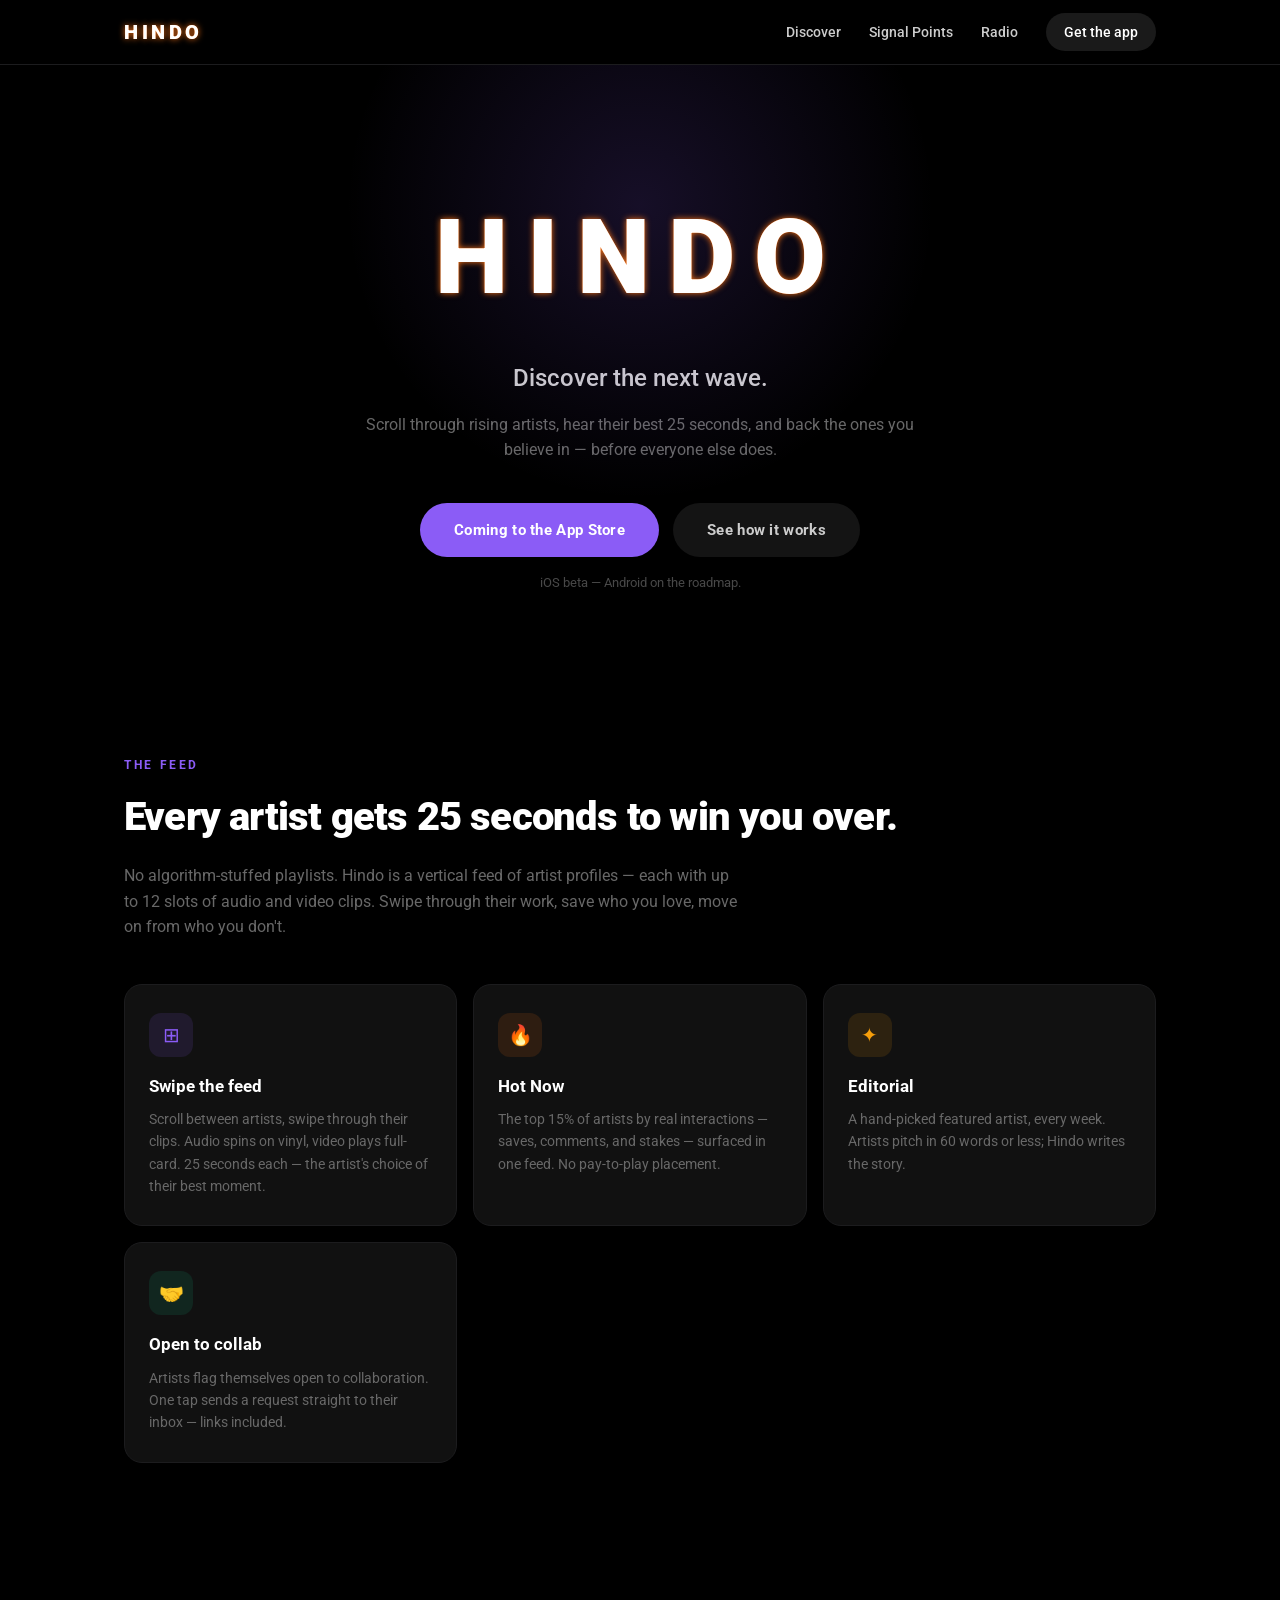
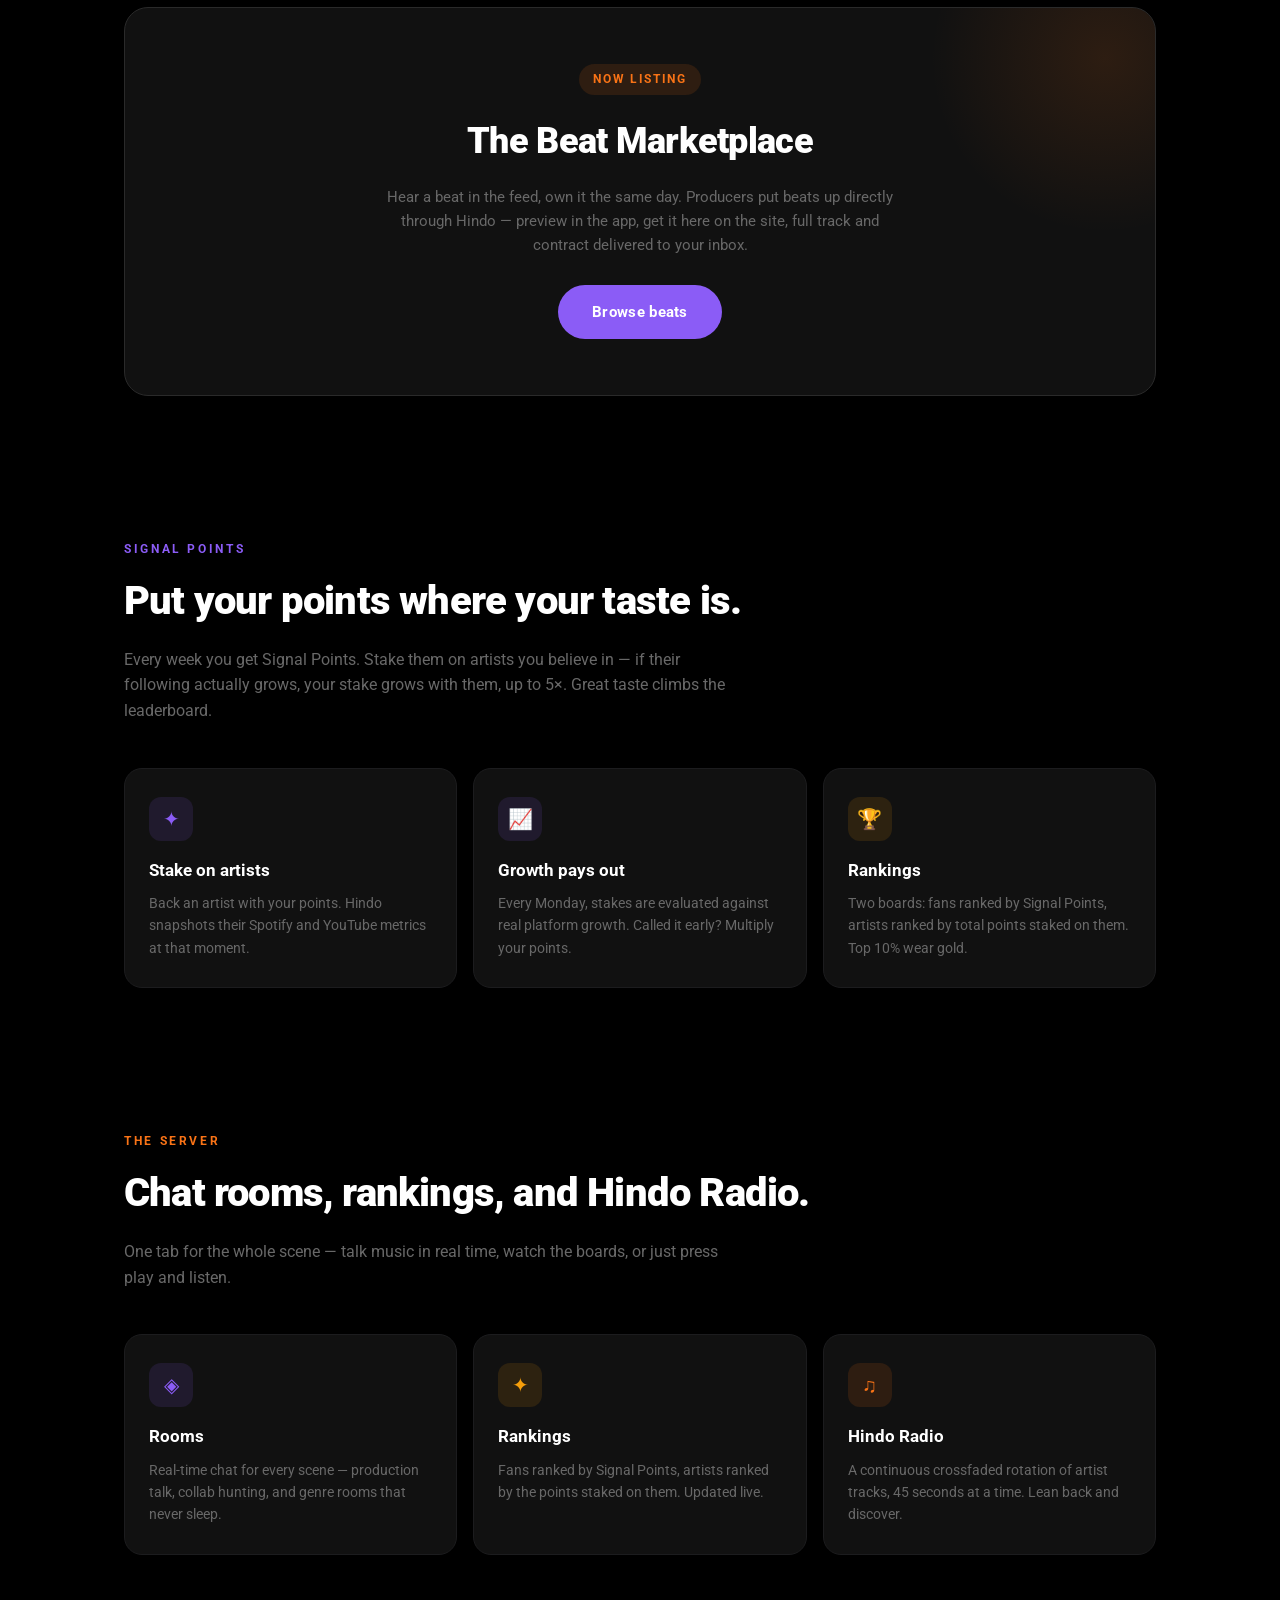
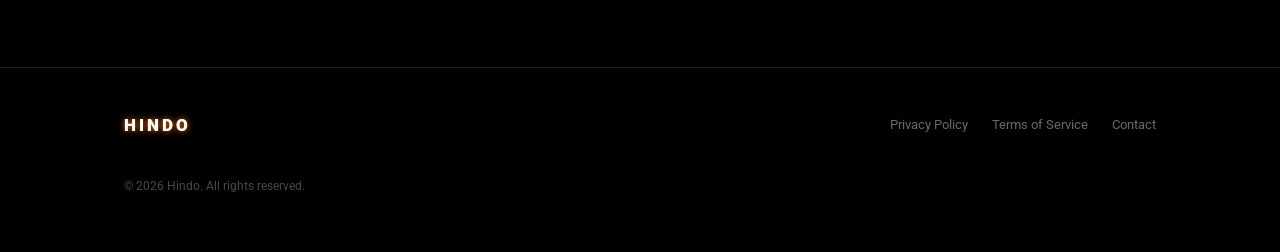
==== index.html @ 04800b04 "Hindo website v1: landing, beats marketplace, privacy, terms Co-Authored-By: Claude Fable 5 <noreply" ====
<!DOCTYPE html>
<html lang="en">
<head>
  <meta charset="UTF-8" />
  <meta name="viewport" content="width=device-width, initial-scale=1.0" />
  <title>Hindo — Discover the next wave</title>
  <meta name="description" content="Hindo is a music discovery app where you scroll through rising artists, hear their best 25 seconds, and back the ones you believe in with Signal Points." />
  <meta property="og:title" content="Hindo — Discover the next wave" />
  <meta property="og:description" content="Scroll through rising artists, hear their best 25 seconds, and back the ones you believe in." />
  <meta property="og:type" content="website" />
  <link rel="preconnect" href="https://fonts.googleapis.com" />
  <link rel="preconnect" href="https://fonts.gstatic.com" crossorigin />
  <link href="https://fonts.googleapis.com/css2?family=Roboto:wght@400;500;700;900&display=swap" rel="stylesheet" />
  <link rel="stylesheet" href="styles.css" />
</head>
<body>

  <nav>
    <div class="container nav-inner">
      <a class="logo" href="#"><span class="glow">HINDO</span><span class="fill">HINDO</span></a>
      <div class="nav-links">
        <a href="#discover">Discover</a>
        <a href="#signal">Signal Points</a>
        <a href="#radio">Radio</a>
        <a class="nav-cta" href="#get">Get the app</a>
      </div>
    </div>
  </nav>

  <!-- ── Hero ── -->
  <header class="hero">
    <div class="container">
      <span class="logo"><span class="glow">HINDO</span><span class="fill">HINDO</span></span>
      <p class="tagline">Discover the next wave.</p>
      <p class="sub">
        Scroll through rising artists, hear their best 25 seconds,
        and back the ones you believe in — before everyone else does.
      </p>
      <div class="hero-actions" id="get">
        <a class="btn btn-primary" href="#">Coming to the App&nbsp;Store</a>
        <a class="btn btn-ghost" href="#discover">See how it works</a>
      </div>
      <p class="hero-note">iOS beta — Android on the roadmap.</p>
    </div>
  </header>

  <!-- ── Discovery ── -->
  <section id="discover">
    <div class="container">
      <p class="section-kicker">The feed</p>
      <h2 class="section-title">Every artist gets 25 seconds to win you over.</h2>
      <p class="section-sub">
        No algorithm-stuffed playlists. Hindo is a vertical feed of artist profiles —
        each with up to 12 slots of audio and video clips. Swipe through their work,
        save who you love, move on from who you don't.
      </p>
      <div class="grid">
        <div class="card">
          <div class="icon">⊞</div>
          <h3>Swipe the feed</h3>
          <p>Scroll between artists, swipe through their clips. Audio spins on vinyl, video plays full-card. 25 seconds each — the artist's choice of their best moment.</p>
        </div>
        <div class="card">
          <div class="icon orange">🔥</div>
          <h3>Hot Now</h3>
          <p>The top 15% of artists by real interactions — saves, comments, and stakes — surfaced in one feed. No pay-to-play placement.</p>
        </div>
        <div class="card">
          <div class="icon amber">✦</div>
          <h3>Editorial</h3>
          <p>A hand-picked featured artist, every week. Artists pitch in 60 words or less; Hindo writes the story.</p>
        </div>
        <div class="card">
          <div class="icon green">🤝</div>
          <h3>Open to collab</h3>
          <p>Artists flag themselves open to collaboration. One tap sends a request straight to their inbox — links included.</p>
        </div>
      </div>
    </div>
  </section>

  <!-- ── Beat marketplace — top revenue surface, keep directly under The Feed ── -->
  <section id="beats">
    <div class="container">
      <div class="marketplace">
        <span class="badge">Now listing</span>
        <h2>The Beat Marketplace</h2>
        <p>
          Hear a beat in the feed, own it the same day. Producers put beats
          up directly through Hindo — preview in the app, get it here on the
          site, full track and contract delivered to your inbox.
        </p>
        <div class="hero-actions" style="margin-top: 28px;">
          <a class="btn btn-primary" href="beats.html">Browse beats</a>
        </div>
      </div>
    </div>
  </section>

  <!-- ── Signal Points ── -->
  <section id="signal">
    <div class="container">
      <p class="section-kicker">Signal Points</p>
      <h2 class="section-title">Put your points where your taste is.</h2>
      <p class="section-sub">
        Every week you get Signal Points. Stake them on artists you believe in —
        if their following actually grows, your stake grows with them, up to 5×.
        Great taste climbs the leaderboard.
      </p>
      <div class="grid">
        <div class="card">
          <div class="icon">✦</div>
          <h3>Stake on artists</h3>
          <p>Back an artist with your points. Hindo snapshots their Spotify and YouTube metrics at that moment.</p>
        </div>
        <div class="card">
          <div class="icon">📈</div>
          <h3>Growth pays out</h3>
          <p>Every Monday, stakes are evaluated against real platform growth. Called it early? Multiply your points.</p>
        </div>
        <div class="card">
          <div class="icon amber">🏆</div>
          <h3>Rankings</h3>
          <p>Two boards: fans ranked by Signal Points, artists ranked by total points staked on them. Top 10% wear gold.</p>
        </div>
      </div>
    </div>
  </section>

  <!-- ── Radio + Server ── -->
  <section id="radio">
    <div class="container">
      <p class="section-kicker orange">The Server</p>
      <h2 class="section-title">Chat rooms, rankings, and Hindo Radio.</h2>
      <p class="section-sub">
        One tab for the whole scene — talk music in real time, watch the boards,
        or just press play and listen.
      </p>
      <div class="grid">
        <div class="card">
          <div class="icon">◈</div>
          <h3>Rooms</h3>
          <p>Real-time chat for every scene — production talk, collab hunting, and genre rooms that never sleep.</p>
        </div>
        <div class="card">
          <div class="icon amber">✦</div>
          <h3>Rankings</h3>
          <p>Fans ranked by Signal Points, artists ranked by the points staked on them. Updated live.</p>
        </div>
        <div class="card">
          <div class="icon orange">♫</div>
          <h3>Hindo Radio</h3>
          <p>A continuous crossfaded rotation of artist tracks, 45 seconds at a time. Lean back and discover.</p>
        </div>
      </div>
    </div>
  </section>

  <footer>
    <div class="container footer-inner">
      <a class="logo" href="#"><span class="glow">HINDO</span><span class="fill">HINDO</span></a>
      <div class="footer-links">
        <a href="privacy.html">Privacy Policy</a>
        <a href="terms.html">Terms of Service</a>
        <a href="mailto:hello@hindo.app">Contact</a>
      </div>
      <p class="copyright">© 2026 Hindo. All rights reserved.</p>
    </div>
  </footer>

</body>
</html>
---- styles.css ----
/* Hindo website — mirrors the app's theme:
   pure black backgrounds, neutral charcoal surfaces,
   purple (#8B5CF6) + orange (#F97316) as accents only. */

:root {
  --bg: #000000;
  --surface: #111111;
  --surface-2: #141414;
  --border: #1c1c1e;
  --border-mid: #2a2a2a;
  --purple: #8b5cf6;
  --orange: #f97316;
  --green: #10b981;
  --amber: #f59e0b;
  --text: #ffffff;
  --text-2: #cccccc;
  --muted: #686868;
  --faint: #484848;
}

* { box-sizing: border-box; margin: 0; padding: 0; }

html { scroll-behavior: smooth; }

body {
  font-family: 'Roboto', -apple-system, BlinkMacSystemFont, 'Segoe UI', Helvetica, Arial, sans-serif;
  background: var(--bg);
  color: var(--text);
  line-height: 1.6;
  -webkit-font-smoothing: antialiased;
}

.container { max-width: 1080px; margin: 0 auto; padding: 0 24px; }

/* ── Nav ── */
nav {
  position: sticky;
  top: 0;
  z-index: 50;
  background: rgba(0, 0, 0, 0.82);
  backdrop-filter: blur(18px);
  -webkit-backdrop-filter: blur(18px);
  border-bottom: 1px solid var(--border);
}
.nav-inner {
  display: flex;
  align-items: center;
  justify-content: space-between;
  height: 64px;
}
.nav-links { display: flex; gap: 28px; align-items: center; }
.nav-links a {
  color: var(--text-2);
  text-decoration: none;
  font-size: 14px;
  font-weight: 500;
  transition: color 0.15s;
}
.nav-links a:hover { color: #fff; }
.nav-cta {
  background: rgba(255, 255, 255, 0.1);
  padding: 8px 18px;
  border-radius: 20px;
  color: #fff !important;
}
.nav-cta:hover { background: rgba(255, 255, 255, 0.16); }

/* ── Logo (two-layer orange-glow trick, same as the app) ── */
.logo {
  position: relative;
  font-weight: 900;
  letter-spacing: 0.18em;
  text-decoration: none;
  display: inline-block;
}
.logo .fill { position: relative; color: #fff; }
.logo .glow {
  position: absolute;
  inset: 0;
  color: var(--orange);
  text-shadow: 0 0 6px var(--orange);
  z-index: 0;
}
nav .logo { font-size: 20px; }

/* ── Hero ── */
.hero {
  padding: 110px 0 90px;
  text-align: center;
  position: relative;
  overflow: hidden;
}
.hero::before {
  content: '';
  position: absolute;
  top: -180px;
  left: 50%;
  transform: translateX(-50%);
  width: 640px;
  height: 640px;
  background: radial-gradient(circle, rgba(139, 92, 246, 0.16) 0%, transparent 65%);
  pointer-events: none;
}
.hero .logo { font-size: clamp(56px, 11vw, 104px); }
.hero .tagline {
  margin-top: 18px;
  font-size: clamp(18px, 3vw, 24px);
  color: var(--text-2);
  font-weight: 500;
}
.hero .sub {
  margin: 14px auto 0;
  max-width: 560px;
  color: var(--muted);
  font-size: 16px;
}
.hero-actions {
  margin-top: 40px;
  display: flex;
  gap: 14px;
  justify-content: center;
  flex-wrap: wrap;
}
.btn {
  display: inline-block;
  padding: 15px 34px;
  border-radius: 28px;
  font-size: 15px;
  font-weight: 700;
  text-decoration: none;
  letter-spacing: 0.02em;
  transition: transform 0.15s, opacity 0.15s;
}
.btn:hover { transform: translateY(-1px); opacity: 0.92; }
.btn-primary { background: var(--purple); color: #fff; }
.btn-ghost { background: rgba(255, 255, 255, 0.08); color: var(--text-2); }
.hero-note { margin-top: 16px; font-size: 13px; color: var(--faint); }

/* ── Sections ── */
section { padding: 72px 0; scroll-margin-top: 64px; }
.section-kicker {
  font-size: 12px;
  font-weight: 700;
  letter-spacing: 0.22em;
  text-transform: uppercase;
  color: var(--purple);
  margin-bottom: 10px;
}
.section-kicker.orange { color: var(--orange); }
h2.section-title {
  font-size: clamp(28px, 4.5vw, 40px);
  font-weight: 900;
  letter-spacing: -0.02em;
  margin-bottom: 14px;
}
.section-sub { color: var(--muted); max-width: 620px; font-size: 16px; }

/* ── Feature grid ── */
.grid {
  margin-top: 44px;
  display: grid;
  grid-template-columns: repeat(auto-fit, minmax(260px, 1fr));
  gap: 16px;
}
.card {
  background: var(--surface);
  border: 1px solid var(--border);
  border-radius: 18px;
  padding: 28px 24px;
}
.card .icon {
  width: 44px;
  height: 44px;
  border-radius: 12px;
  display: flex;
  align-items: center;
  justify-content: center;
  font-size: 20px;
  margin-bottom: 16px;
  background: rgba(139, 92, 246, 0.12);
  color: var(--purple);
}
.card .icon.orange { background: rgba(249, 115, 22, 0.12); color: var(--orange); }
.card .icon.green { background: rgba(16, 185, 129, 0.12); color: var(--green); }
.card .icon.amber { background: rgba(245, 158, 11, 0.12); color: var(--amber); }
.card h3 { font-size: 17px; font-weight: 700; margin-bottom: 8px; }
.card p { font-size: 14px; color: var(--muted); }

/* ── Marketplace teaser ── */
.marketplace {
  background: var(--surface);
  border: 1px solid var(--border-mid);
  border-radius: 24px;
  padding: 56px 40px;
  text-align: center;
  position: relative;
  overflow: hidden;
}
.marketplace::before {
  content: '';
  position: absolute;
  top: -140px;
  right: -140px;
  width: 380px;
  height: 380px;
  background: radial-gradient(circle, rgba(249, 115, 22, 0.12) 0%, transparent 65%);
  pointer-events: none;
}
.badge {
  display: inline-block;
  font-size: 12px;
  font-weight: 700;
  letter-spacing: 0.14em;
  text-transform: uppercase;
  color: var(--orange);
  background: rgba(249, 115, 22, 0.12);
  padding: 6px 14px;
  border-radius: 20px;
  margin-bottom: 18px;
}
.marketplace h2 { font-size: clamp(26px, 4vw, 36px); font-weight: 900; letter-spacing: -0.02em; }
.marketplace p { margin: 14px auto 0; max-width: 520px; color: var(--muted); font-size: 15px; }

/* ── Footer ── */
footer {
  border-top: 1px solid var(--border);
  padding: 44px 0 56px;
  margin-top: 40px;
}
.footer-inner {
  display: flex;
  align-items: center;
  justify-content: space-between;
  gap: 20px;
  flex-wrap: wrap;
}
footer .logo { font-size: 17px; }
.footer-links { display: flex; gap: 24px; }
.footer-links a {
  color: var(--muted);
  text-decoration: none;
  font-size: 13px;
}
.footer-links a:hover { color: var(--text-2); }
.copyright { width: 100%; margin-top: 18px; font-size: 12px; color: var(--faint); }

@media (max-width: 640px) {
  .nav-links { gap: 16px; }
  .nav-links a:not(.nav-cta) { display: none; }
  section { padding: 52px 0; }
  .marketplace { padding: 44px 24px; }
}
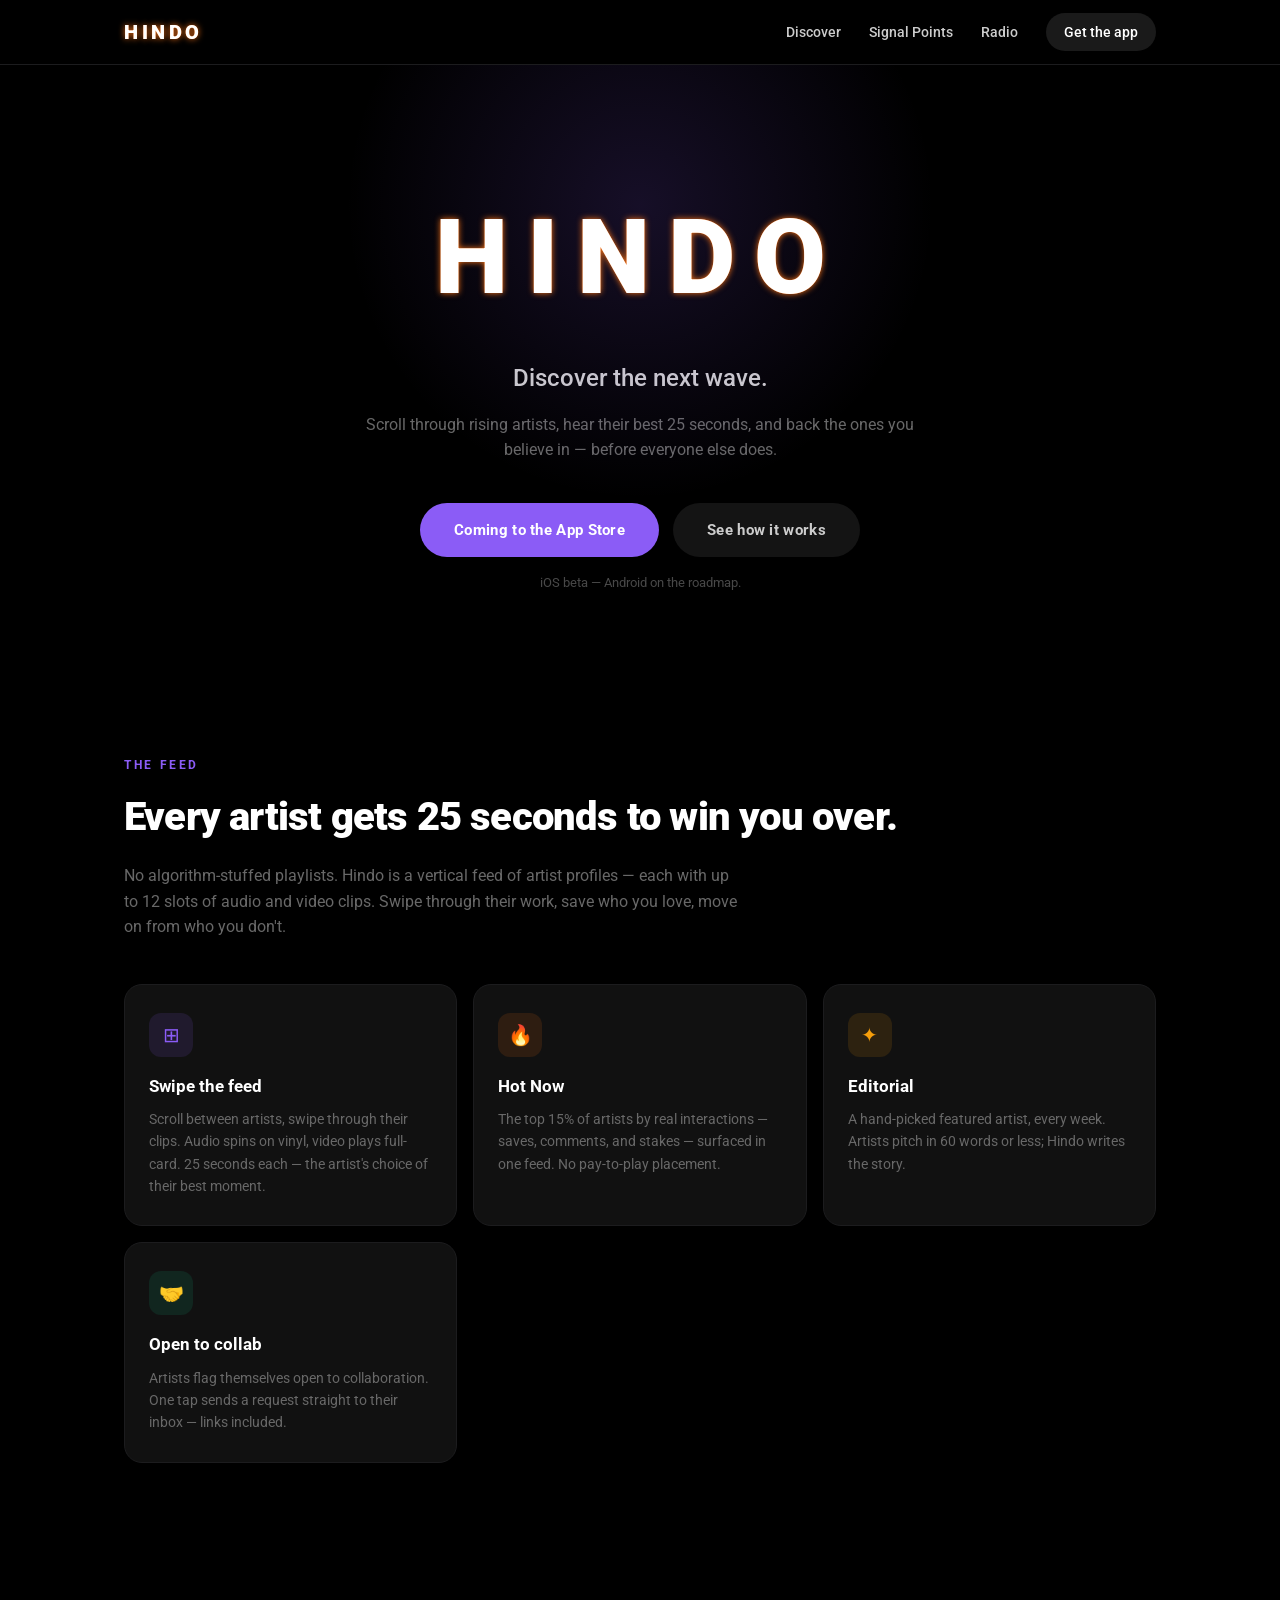
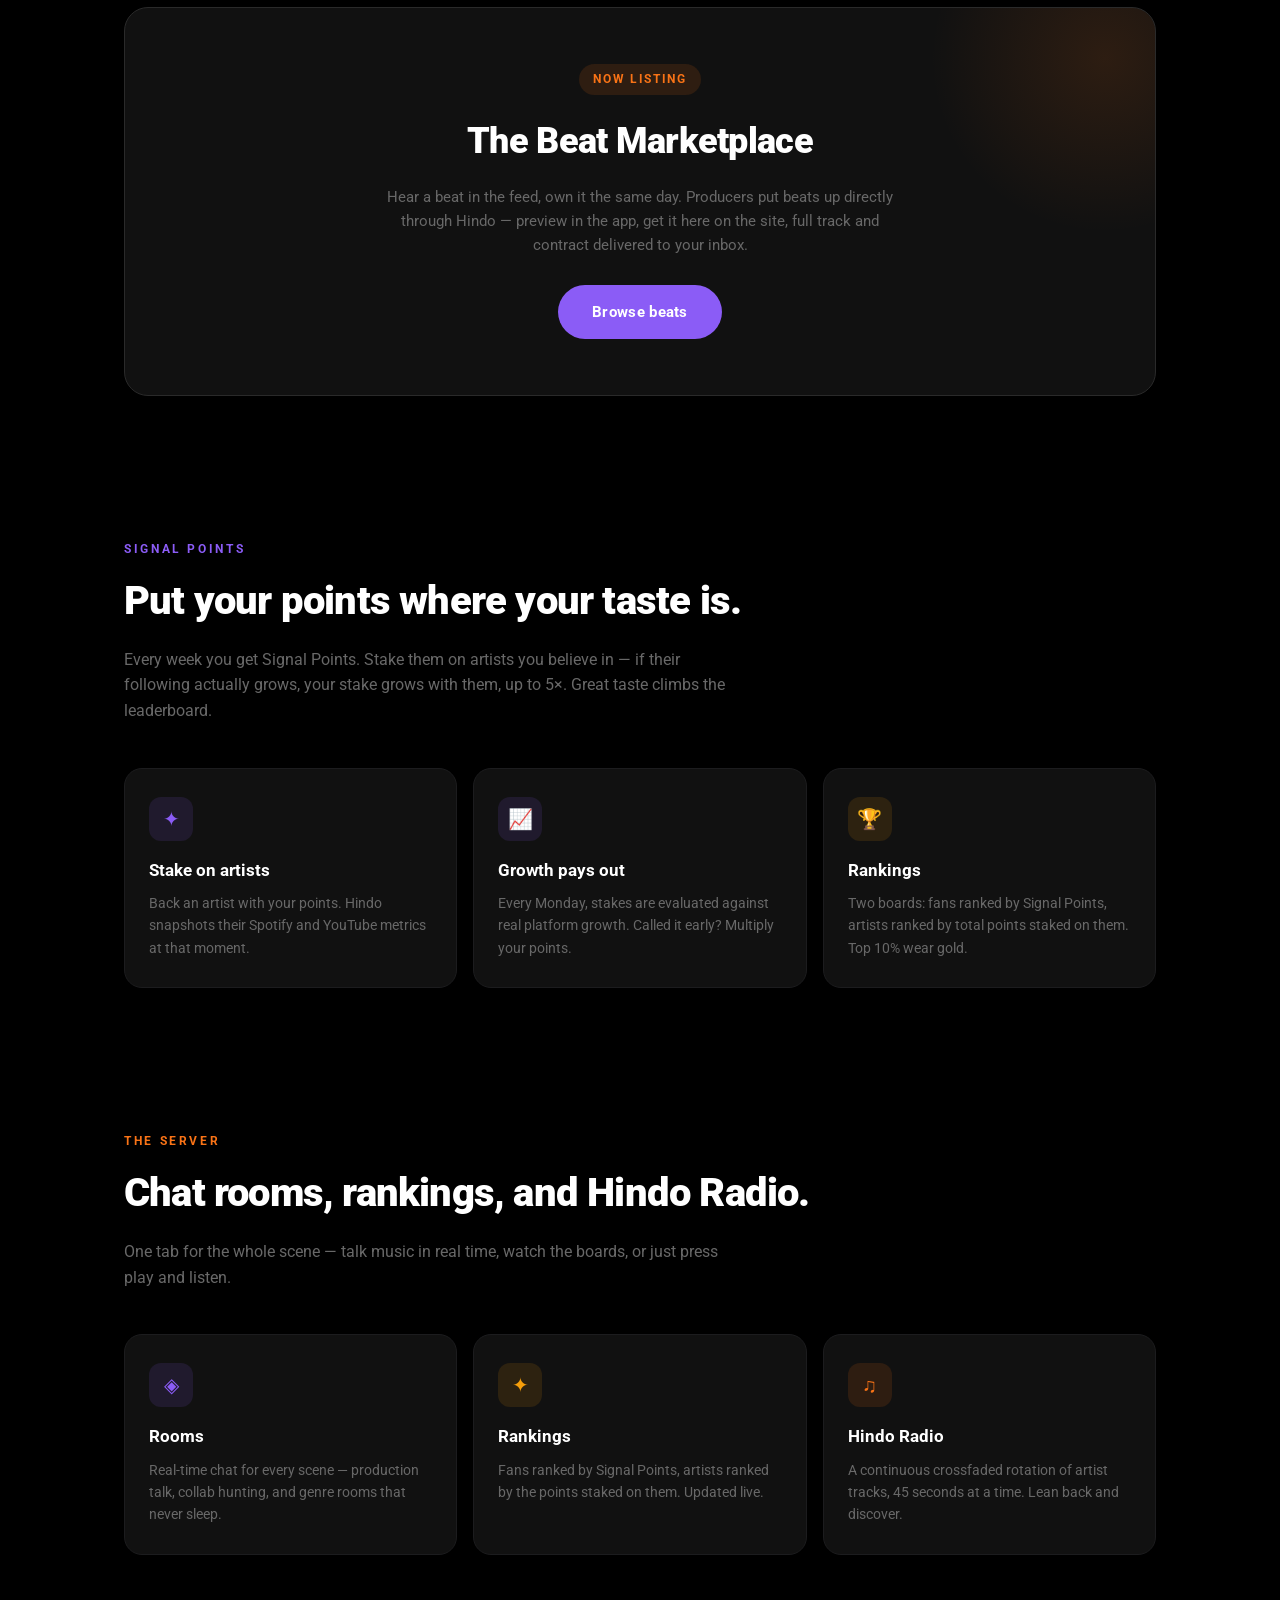
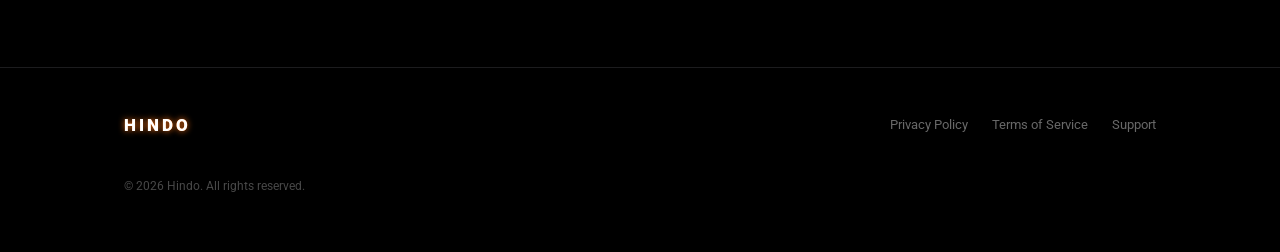
==== commit 3a782768: "Add support page; footer Contact link now points to it Co-Authored-By: Claude Opus 5.5 <noreply@anth" ====
--- a/index.html
+++ b/index.html
@@ -162,7 +162,7 @@
       <div class="footer-links">
         <a href="privacy.html">Privacy Policy</a>
         <a href="terms.html">Terms of Service</a>
-        <a href="mailto:hello@hindo.app">Contact</a>
+        <a href="support.html">Support</a>
       </div>
       <p class="copyright">© 2026 Hindo. All rights reserved.</p>
     </div>
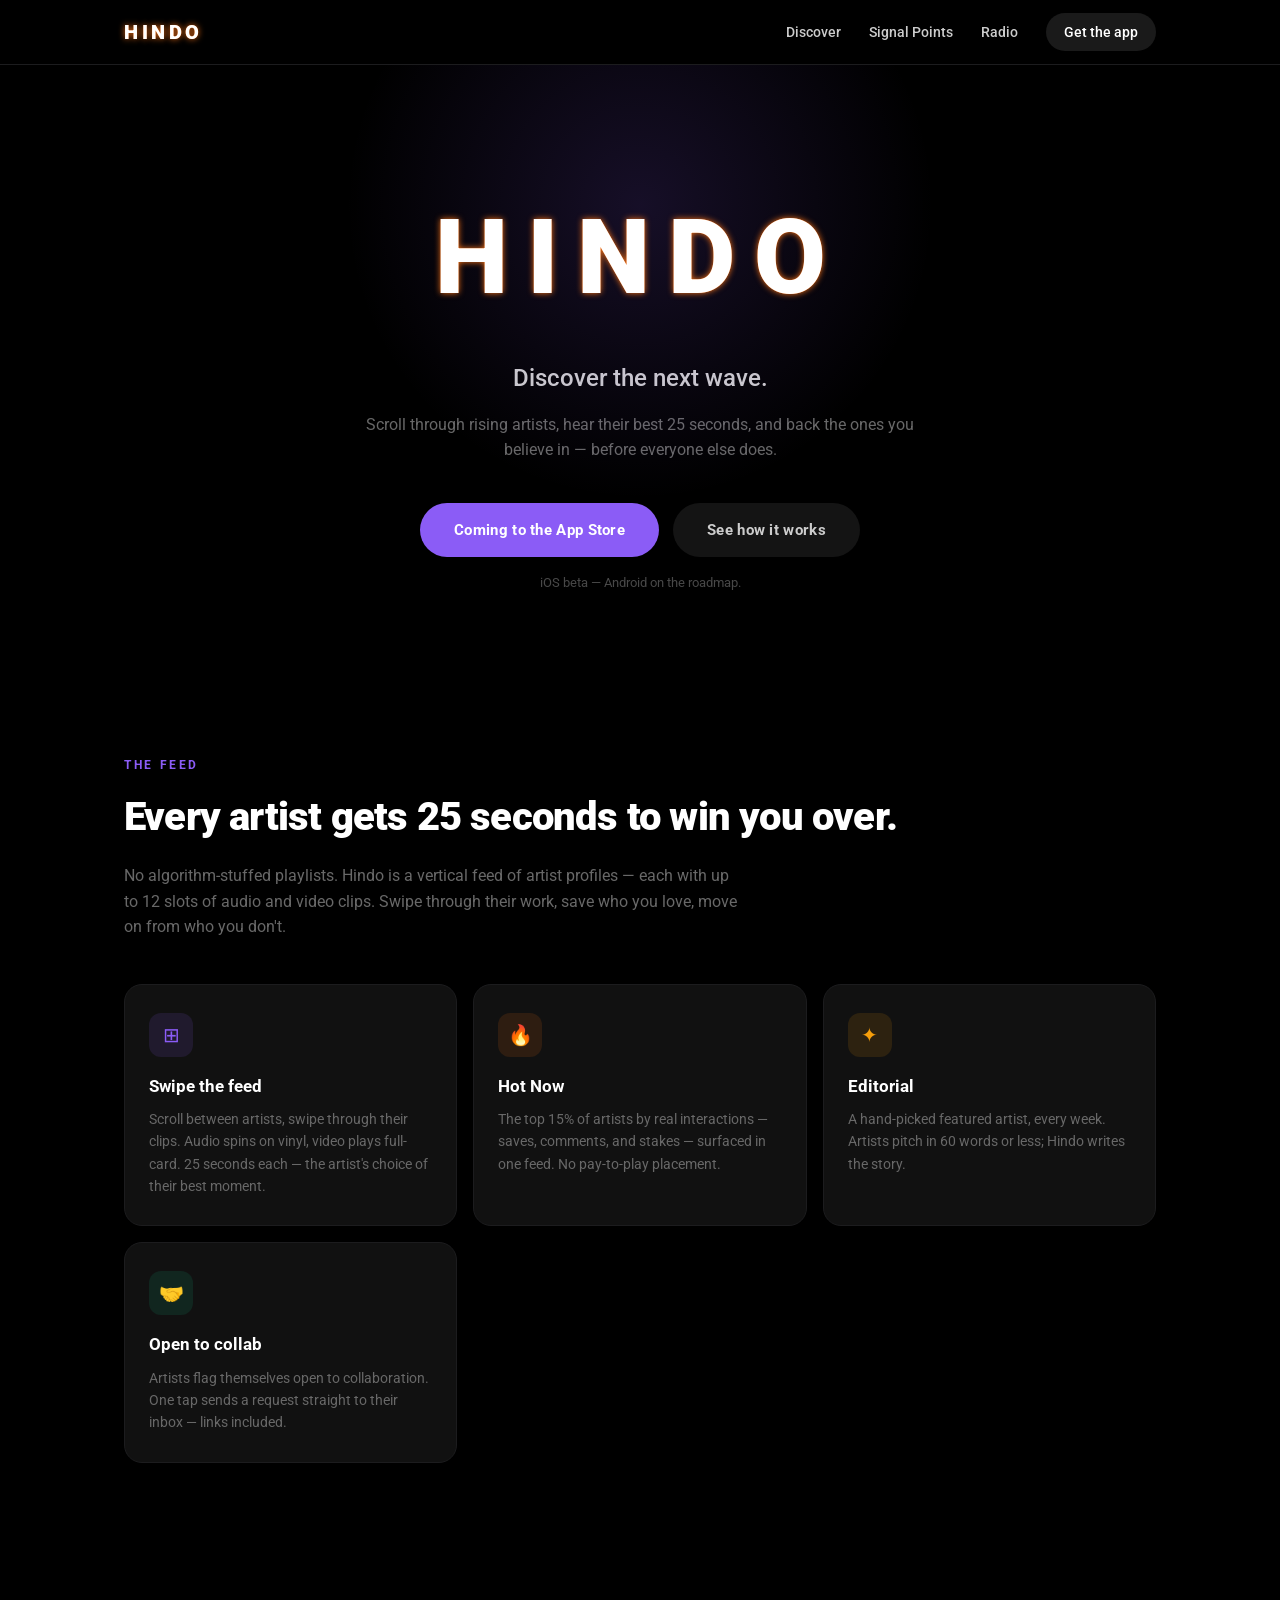
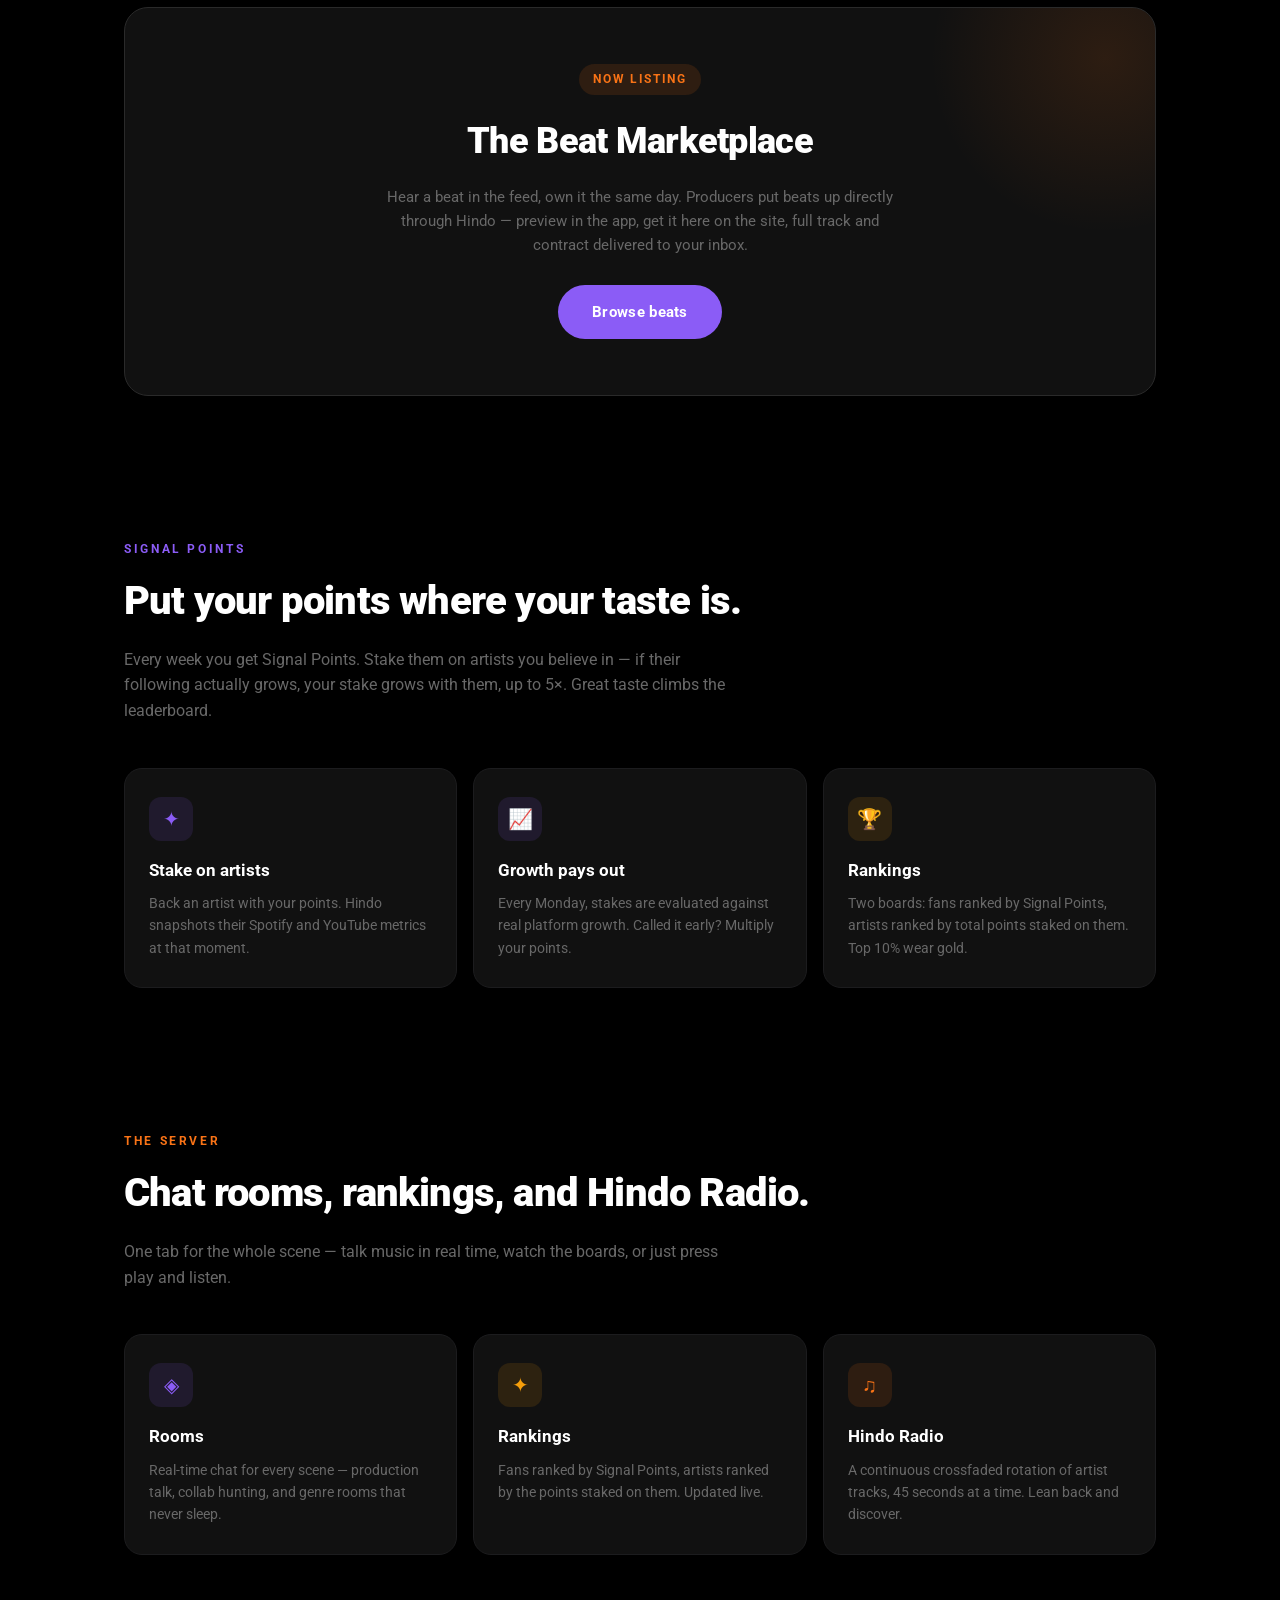
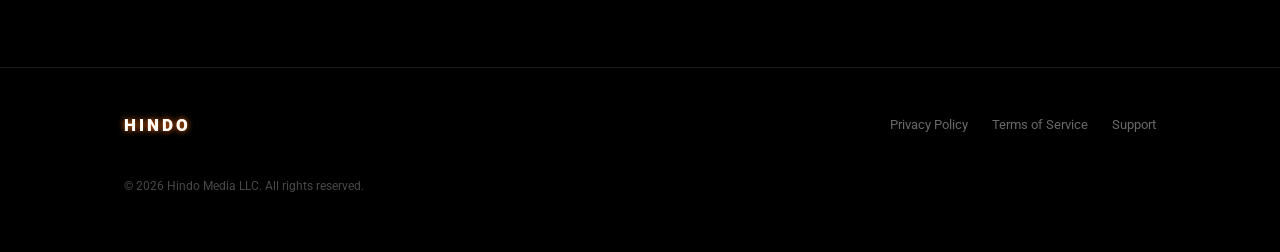
==== commit 99506ba2: "Show Hindo Media LLC in footer copyright Co-Authored-By: Claude Opus 5.5 <noreply@anthropic.com>" ====
--- a/index.html
+++ b/index.html
@@ -164,7 +164,7 @@
         <a href="terms.html">Terms of Service</a>
         <a href="support.html">Support</a>
       </div>
-      <p class="copyright">© 2026 Hindo. All rights reserved.</p>
+      <p class="copyright">© 2026 Hindo Media LLC. All rights reserved.</p>
     </div>
   </footer>
 
